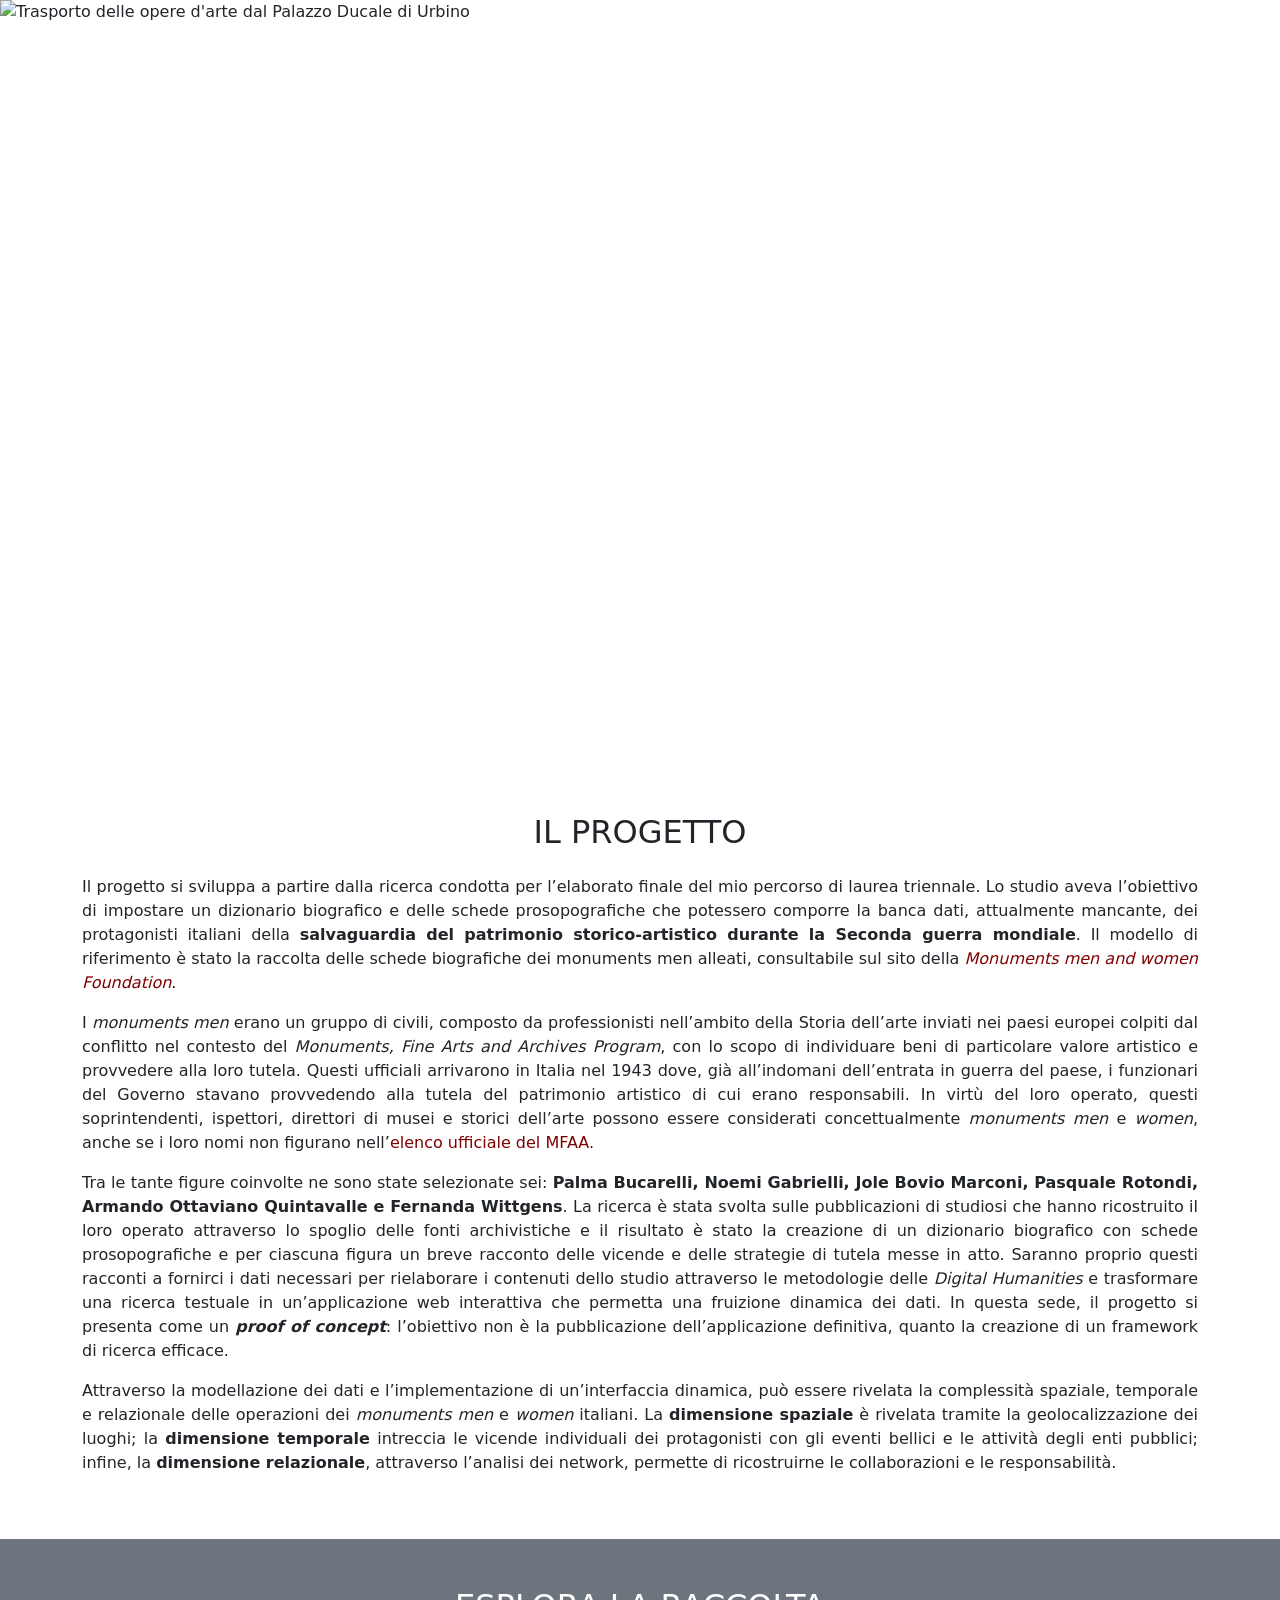
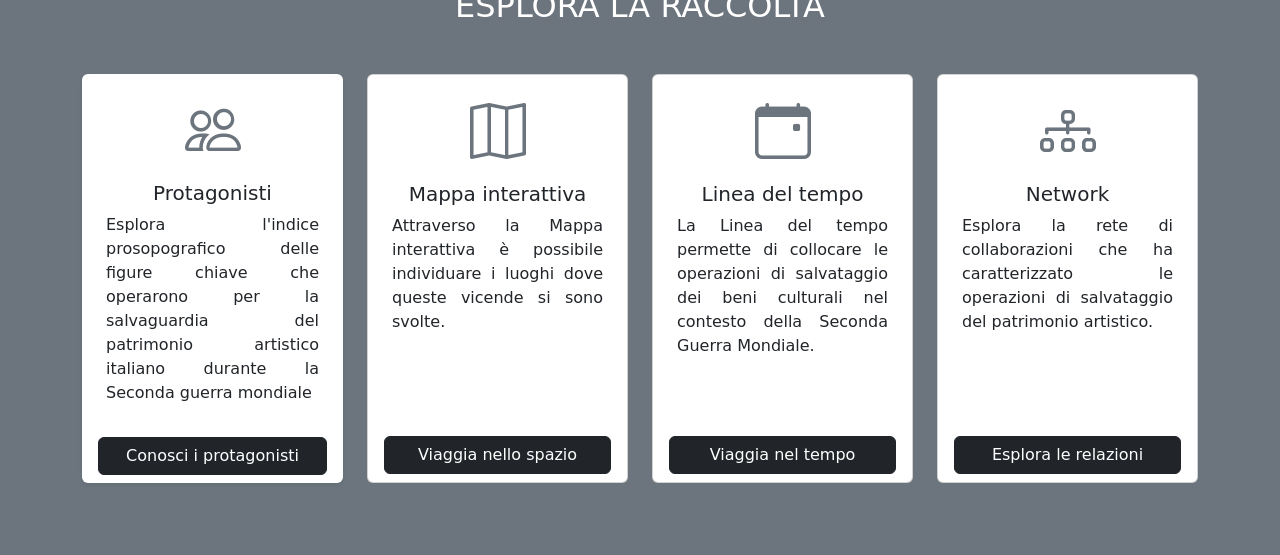
==== index.html @ 6f8df9e1 "Add files via upload" ====
<!DOCTYPE html> <!--stringa di codice che dà una serie di informazioni utili al browser per aprire la pagina: dichiara il tipo di documento -->
<html lang = "it"> <!-- attributo lang per specificare la lingua della pagina -->
<head> <!-- contiene tutte le istruzioni necessarie al browser e ai motori di ricerca per capire cos'è la pagina e come deve apparire-->
	<title>Italian Monuments Men and Women</title>
	<meta charset="UTF-8" /> <!-- l'attributo charset specifica la codifica dei caratteri per il documento HTML -->
	<meta name="viewport" content="width=device-width, initial-scale=1.0" /> 
	<!-- tag Viewport: influisce sul modo in cui i contenuti vengono visualizzati sui dispositivi mobili. 
	Con width=device-width ci si assicura che la pagina venga ridimensionata per corrispondere alla larghezza dello schermo, che varierà anche a seconda del dispositivo dell'utente. 
	initial-scale=1.0 imposta il livello di zoom iniziale quando la pagina viene caricata per la prima volta dal browser -->
	<!--metadati DC-->
	<link rel="schema.DC" href="http://purl.org/dc/elements/1.1/"> <!-- dichiaro che sto usando i metadati Dublin Core: standard internazionale per la descrizione di risorse digitali e non digitali-->
	<META NAME="DC.Title" CONTENT="Italian Monuments Men and Women">
	<META NAME="DC.Creator" CONTENT="Poloni, Elisa">
	<META NAME="DC.Subject" CONTENT="Salvataggio">
	<META NAME="DC.Subject" CONTENT="http://purl.org/bncf/tid/8167"> <!--Beni culturali nel Nuovo Soggettario BNC-->
	<META NAME="DC.Subject" CONTENT="http://purl.org/bncf/tid/16826"> <!--Seconda Guerra Mondiale nel Nuovo Soggettario BNC-->
	<META NAME="DC.Description" CONTENT="Progetto realizzato per la tesi di laurea magistrale">
	<META NAME="DC.Publisher" CONTENT="GitHub">
	<META NAME="DC.Date" CONTENT="2026-10-12">
	<META NAME="DC.Type" CONTENT="Web App">
	<META NAME="DC.Format" CONTENT="HTML/CSS/JS">
	<META NAME="DC.Identifier" CONTENT="#">
	<META NAME="DC.Source" CONTENT="https://www.monumentsmenandwomenfnd.org/">
	<META NAME="DC.Language" CONTENT="Italiano">
	<META NAME="DC.Relation" CONTENT="https://www.monumentsmenandwomenfnd.org/">
	<META NAME="DC.Coverage" CONTENT="http://vocab.getty.edu/page/tgn/7004847"> <!--Bologna nel Getty Thesaurus of Geographic Names-->
	<META NAME="DC.Rights" content="This work is licensed under CC BY-NC-ND 4.0"> <!--BY: Credit must be given to you, the creator; NC: Only noncommercial use of your work is permitted. Noncommercial means not primarily intended for or directed towards commercial advantage or monetary compensation; ND: No derivatives or adaptations of your work are permitted.-->
	<!-- bootstrap css 5.3, è il framework che regola il layout della pagina, la disposizione dei contenuti, lo stile dei componenti e la responsività della pagina, cioè la capacità di adattarsi a diversi dispositivi e dimensioni dello schermo -->
	<link href="https://cdn.jsdelivr.net/npm/bootstrap@5.3.3/dist/css/bootstrap.min.css" rel="stylesheet" integrity="sha384-QWTKZyjpPEjISv5WaRU9OFeRpok6YctnYmDr5pNlyT2bRjXh0JMhjY6hW+ALEwIH" crossorigin="anonymous">	
	<!--css: file esterno che contiene le regole di stile per la pagina web, come colori, font, layout e altri aspetti visivi --> 
	<link rel=stylesheet href=style/style.css>
	<!--favicon: icona che appare nella barra del browser -->
	<link rel="shortcut icon" href="img/favicon.ico">
	<!--icone bootstrap: libreria di icone vettoriali che possono essere utilizzate nelle pagine web per migliorare l'aspetto visivo e l'usabilità -->
	<link rel="stylesheet" href="https://cdn.jsdelivr.net/npm/bootstrap-icons@1.11.3/font/bootstrap-icons.min.css">
</head>
<body>
	<header id="navbar-placeholder"></header>

	<main>
		
		<section> <!-- carosello -->
			<div id="carosello-home" class="carousel slide" data-bs-ride="carousel">
			<div class="carousel-indicators">
				<button type="button" data-bs-target="#carosello-home" data-bs-slide-to="0" class="active"></button>
				<button type="button" data-bs-target="#carosello-home" data-bs-slide-to="1"></button>
				<button type="button" data-bs-target="#carosello-home" data-bs-slide-to="2"></button>
				<button type="button" data-bs-target="#carosello-home" data-bs-slide-to="3"></button>
				<button type="button" data-bs-target="#carosello-home" data-bs-slide-to="4"></button>
			</div>
			<div class="carousel-inner">
				<div class="carousel-item active">
				<img src="img/trasporto.jpg" class="d-block w-100 img-carousel" alt="Trasporto delle opere d'arte dal Palazzo Ducale di Urbino">
				</div>
				<div class="carousel-item">
				<img src="img/camion2.jpg" class="d-block w-100 img-carousel" alt="Trasporto delle opere d'arte dal Museo Archeologico Regionale Antonio Salinas di Palermo">
				</div>
				<div class="carousel-item">
				<img src="img/soldati.jpg" class="d-block w-100 img-carousel" alt="Soldati statunitensi recuperano il Polittico dell'Agnello Mistico">
				</div>
				<div class="carousel-item">
				<img src="img/soldati2.jpg" class="d-block w-100 img-carousel" alt="Soldati statunitensi con il Giardino d'inverno di Manet">
				</div>
				<div class="carousel-item">
				<img src="img/soldati3.jpg" class="d-block w-100 img-carousel" alt="Soldati statunitensi con la Dama con Ermellino di Leonardo da Vinci">
				</div>
			</div>
			<!-- frecce dx sx -->
			<button class="carousel-control-prev" type="button" data-bs-target="#carosello-home" data-bs-slide="prev">
				<span class="carousel-control-prev-icon"></span>
			</button>
			<button class="carousel-control-next" type="button" data-bs-target="#carosello-home" data-bs-slide="next">
				<span class="carousel-control-next-icon"></span>
			</button>
			</div>
		</section>

		<!--progetto-->
		<section class="py-5">
			<div class="container">
					<h2 class="mb-4 text-center">IL PROGETTO</h2>
						<p style="text-align:justify">
							Il progetto si sviluppa a partire dalla ricerca condotta per l’elaborato finale 
							del mio percorso di laurea triennale. Lo studio aveva l’obiettivo di impostare un dizionario biografico e 
							delle schede prosopografiche che potessero comporre la banca dati, attualmente mancante, dei protagonisti 
							italiani della <b>salvaguardia del patrimonio storico-artistico durante la Seconda guerra mondiale</b>. 
							Il modello di riferimento è stato la raccolta delle schede biografiche dei monuments men alleati, 
							consultabile sul sito della <em><a class="link" href="https://www.monumentsmenandwomenfnd.org" target="_blank">Monuments men and women Foundation</a></em>.
						</p>
						<p style="text-align:justify">							
							I <em>monuments men</em> erano un gruppo di civili, composto da professionisti nell’ambito della Storia dell’arte 
							inviati nei paesi europei colpiti dal conflitto nel contesto del <em>Monuments, Fine Arts and Archives Program</em>, 
							con lo scopo di individuare beni di particolare valore artistico e provvedere alla loro tutela.
							Questi ufficiali arrivarono in Italia nel 1943 dove, già all’indomani dell’entrata in guerra del paese, i funzionari del Governo 
							stavano provvedendo alla tutela del patrimonio artistico di cui erano responsabili. In virtù del loro operato, questi soprintendenti, 
							ispettori, direttori di musei e storici dell’arte possono essere considerati concettualmente <em>monuments men</em> e <em>women</em>, 
							anche se i loro nomi non figurano nell’<a class="link" href="https://www.monumentsmenandwomenfnd.org/monuments-men-and-women" target="_blank">elenco ufficiale del MFAA</a>.  						
						</p>
						<p style="text-align:justify">
							Tra le tante figure coinvolte ne sono state selezionate sei: <b>Palma Bucarelli, Noemi Gabrielli, Jole Bovio Marconi, 
							Pasquale Rotondi, Armando Ottaviano Quintavalle e Fernanda Wittgens</b>. La ricerca è stata svolta sulle pubblicazioni di studiosi che hanno ricostruito il loro 
							operato attraverso lo spoglio delle fonti archivistiche e il risultato è stato la creazione di un dizionario biografico con schede prosopografiche e per 
							ciascuna figura un breve racconto delle vicende e delle strategie di tutela messe in atto. Saranno proprio questi racconti a fornirci i dati necessari per 
							rielaborare i contenuti dello studio attraverso le metodologie delle <em>Digital Humanities</em> e trasformare una ricerca testuale in un’applicazione web interattiva che 
							permetta una fruizione dinamica dei dati. In questa sede, il progetto si presenta come un <em><b>proof of concept</b></em>: l’obiettivo non è la pubblicazione dell’applicazione definitiva, 
							quanto la creazione di un framework di ricerca efficace.
						</p>
						<p style="text-align:justify">
							Attraverso la modellazione dei dati e l’implementazione di un’interfaccia dinamica, può essere rivelata la complessità spaziale, 
							temporale e relazionale delle operazioni dei <em>monuments men</em> e <em>women</em> italiani. La <b>dimensione spaziale</b> è rivelata tramite la geolocalizzazione dei 
							luoghi; la <b>dimensione temporale</b> intreccia le vicende individuali dei protagonisti con gli eventi bellici e le attività degli enti pubblici; infine,
							la <b>dimensione relazionale</b>, attraverso l’analisi dei network, permette di ricostruirne le collaborazioni e le responsabilità.
						</p>
			</div>
		</section>

		<!--esplora la raccolta-->
		<section class="bg-secondary text-white py-5">
			<div class="container">
				<h2 class="mb-5 text-center">ESPLORA LA RACCOLTA</h2>
					<div class="row g-4">
						<div class="col-12 col-sm-6 col-lg-3 mb-4">
							<div class="card card-home h-100 border-0 shadow-sm">
								<div class="card-body text-center p-4">
									<div class="mb-3">
										<i class="bi bi-people text-secondary display-4"></i> <!-- icona protagonisti -->
									</div>
									<h5 class="card-title">Protagonisti</h5>
									<p class="card-text" style ="text-align: justify">Esplora l'indice prosopografico delle figure chiave che operarono per la salvaguardia del patrimonio artistico italiano durante la Seconda guerra mondiale</p>
								</div>
								<div class="card-footer bg-transparent border-0 text-center">
									<a href="protagonisti.html" class="btn btn-dark text-white w-100">Conosci i protagonisti</a>
								</div>
							</div>
						</div>						
						<div class="col-12 col-sm-6 col-lg-3 mb-4">
							<div class="card card-home h-100">
								<div class="card-body text-center p-4">
									<div class="mb-3">
										<i class="bi bi-map text-secondary display-4"></i> <!-- icona mappa -->
									</div>
									<h5 class="card-title">Mappa interattiva</h5>
									<p class="card-text" style ="text-align: justify">Attraverso la Mappa interattiva è possibile individuare i luoghi dove queste vicende si sono svolte.</p>
								</div>
								<div class="card-footer bg-transparent border-0 text-center">
									<a href="mappa.html" class="btn btn-dark text-white w-100">Viaggia nello spazio</a>
								</div>
							</div>
						</div>
						<div class="col-12 col-sm-6 col-lg-3 mb-4">
							<div class="card card-home h-100">
								<div class="card-body text-center p-4">
									<div class="mb-3">
										<i class="bi bi-calendar-event text-secondary display-4"></i> <!-- icona tempo -->
									</div>
									<h5 class="card-title">Linea del tempo</h5>
									<p class="card-text" style ="text-align: justify">La Linea del tempo permette di collocare le operazioni di salvataggio dei beni culturali nel contesto della Seconda Guerra Mondiale.</p>
								</div>
								<div class="card-footer bg-transparent border-0 text-center">
									<a href="tempo.html" class="btn btn-dark text-white w-100">Viaggia nel tempo</a>
								</div>
							</div>
						</div>
						<div class="col-12 col-sm-6 col-lg-3 mb-4"> 
							<div class="card card-home h-100">
								<div class="card-body text-center p-4">
									<div class="mb-3">
										<i class="bi bi-diagram-3 text-secondary display-4"></i> <!-- icona network -->
									</div>
									<h5 class="card-title">Network</h5>
									<p class="card-text" style ="text-align: justify">Esplora la rete di collaborazioni che ha caratterizzato le operazioni di salvataggio del patrimonio artistico.</p>
								</div>
								<div class="card-footer bg-transparent border-0 text-center">
									<a href="network.html" class="btn btn-dark text-white w-100">Esplora le relazioni</a>
								</div>
							</div>
						</div>
					</div>
			</div>
		</section>
		
	</main>
	<!--footer-->
	<footer id="footer-placeholder"></footer>
	<!--js-->
	<script src="js/main.js"></script> <!-- collegamento al file JavaScript principale -->
	<!--collegamento alla libreria di Bootstrap 5.3 per il funzionamento dei componenti interattivi come il carosello e la barra di navigazione -->
	<script src="https://cdn.jsdelivr.net/npm/bootstrap@5.3.3/dist/js/bootstrap.bundle.min.js" integrity="sha384-YvpcrYf0tY3lHB60NNkmXc5s9fDVZLESaAA55NDzOxhy9GkcIdslK1eN7N6jIeHz" crossorigin="anonymous"></script>
</body>
</html>
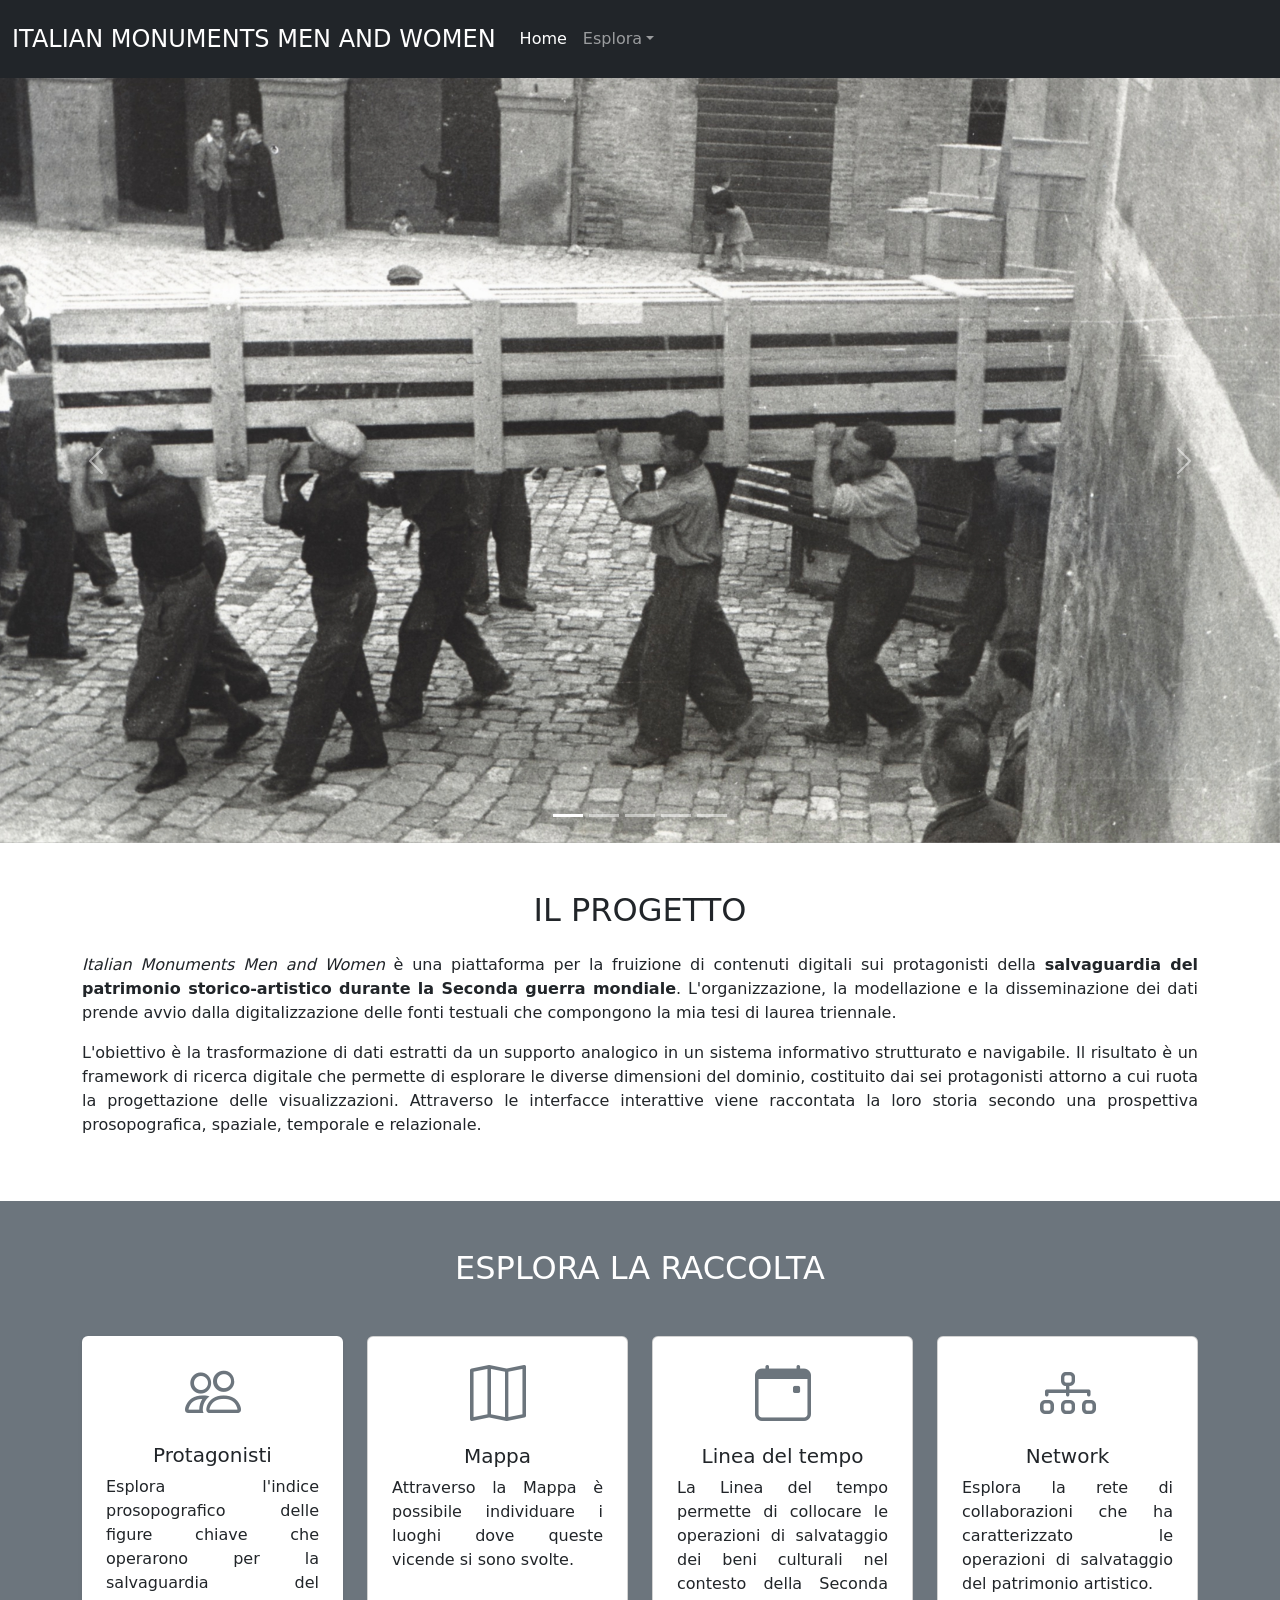
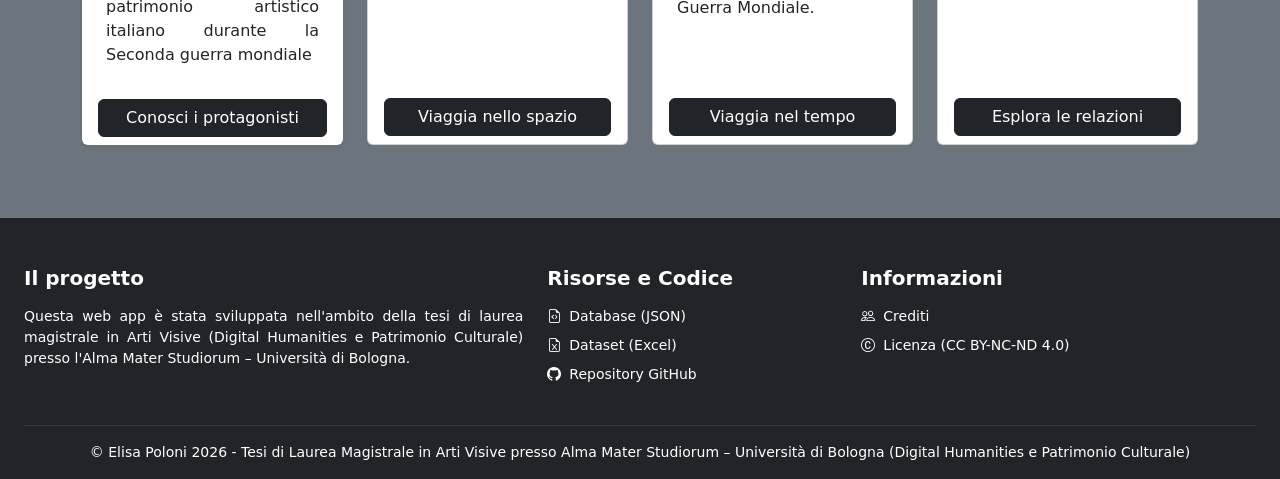
==== commit f7d11b3c: "Refactor index.html structure and content" ====
--- a/index.html
+++ b/index.html
@@ -80,36 +80,16 @@
 			<div class="container">
 					<h2 class="mb-4 text-center">IL PROGETTO</h2>
 						<p style="text-align:justify">
-							Il progetto si sviluppa a partire dalla ricerca condotta per l’elaborato finale 
-							del mio percorso di laurea triennale. Lo studio aveva l’obiettivo di impostare un dizionario biografico e 
-							delle schede prosopografiche che potessero comporre la banca dati, attualmente mancante, dei protagonisti 
-							italiani della <b>salvaguardia del patrimonio storico-artistico durante la Seconda guerra mondiale</b>. 
-							Il modello di riferimento è stato la raccolta delle schede biografiche dei monuments men alleati, 
-							consultabile sul sito della <em><a class="link" href="https://www.monumentsmenandwomenfnd.org" target="_blank">Monuments men and women Foundation</a></em>.
-						</p>
-						<p style="text-align:justify">							
-							I <em>monuments men</em> erano un gruppo di civili, composto da professionisti nell’ambito della Storia dell’arte 
-							inviati nei paesi europei colpiti dal conflitto nel contesto del <em>Monuments, Fine Arts and Archives Program</em>, 
-							con lo scopo di individuare beni di particolare valore artistico e provvedere alla loro tutela.
-							Questi ufficiali arrivarono in Italia nel 1943 dove, già all’indomani dell’entrata in guerra del paese, i funzionari del Governo 
-							stavano provvedendo alla tutela del patrimonio artistico di cui erano responsabili. In virtù del loro operato, questi soprintendenti, 
-							ispettori, direttori di musei e storici dell’arte possono essere considerati concettualmente <em>monuments men</em> e <em>women</em>, 
-							anche se i loro nomi non figurano nell’<a class="link" href="https://www.monumentsmenandwomenfnd.org/monuments-men-and-women" target="_blank">elenco ufficiale del MFAA</a>.  						
+							<em>Italian Monuments Men and Women</em> è una piattaforma per la fruizione di contenuti digitali sui protagonisti della 
+							<b>salvaguardia del patrimonio storico-artistico durante la Seconda guerra mondiale</b>. L'organizzazione, la modellazione 
+							e la disseminazione dei dati prende avvio dalla digitalizzazione delle fonti testuali che compongono la mia tesi di laurea triennale.
+
 						</p>
 						<p style="text-align:justify">
-							Tra le tante figure coinvolte ne sono state selezionate sei: <b>Palma Bucarelli, Noemi Gabrielli, Jole Bovio Marconi, 
-							Pasquale Rotondi, Armando Ottaviano Quintavalle e Fernanda Wittgens</b>. La ricerca è stata svolta sulle pubblicazioni di studiosi che hanno ricostruito il loro 
-							operato attraverso lo spoglio delle fonti archivistiche e il risultato è stato la creazione di un dizionario biografico con schede prosopografiche e per 
-							ciascuna figura un breve racconto delle vicende e delle strategie di tutela messe in atto. Saranno proprio questi racconti a fornirci i dati necessari per 
-							rielaborare i contenuti dello studio attraverso le metodologie delle <em>Digital Humanities</em> e trasformare una ricerca testuale in un’applicazione web interattiva che 
-							permetta una fruizione dinamica dei dati. In questa sede, il progetto si presenta come un <em><b>proof of concept</b></em>: l’obiettivo non è la pubblicazione dell’applicazione definitiva, 
-							quanto la creazione di un framework di ricerca efficace.
-						</p>
-						<p style="text-align:justify">
-							Attraverso la modellazione dei dati e l’implementazione di un’interfaccia dinamica, può essere rivelata la complessità spaziale, 
-							temporale e relazionale delle operazioni dei <em>monuments men</em> e <em>women</em> italiani. La <b>dimensione spaziale</b> è rivelata tramite la geolocalizzazione dei 
-							luoghi; la <b>dimensione temporale</b> intreccia le vicende individuali dei protagonisti con gli eventi bellici e le attività degli enti pubblici; infine,
-							la <b>dimensione relazionale</b>, attraverso l’analisi dei network, permette di ricostruirne le collaborazioni e le responsabilità.
+							L'obiettivo è la trasformazione di dati estratti da un supporto analogico in un sistema informativo strutturato e navigabile. 
+							Il risultato è un framework di ricerca digitale che permette di esplorare le diverse dimensioni del dominio, costituito dai sei 
+							protagonisti attorno a cui ruota la progettazione delle visualizzazioni. Attraverso le interfacce interattive viene raccontata la 
+							loro storia secondo una prospettiva prosopografica, spaziale, temporale e relazionale.
 						</p>
 			</div>
 		</section>
@@ -139,8 +119,8 @@
 									<div class="mb-3">
 										<i class="bi bi-map text-secondary display-4"></i> <!-- icona mappa -->
 									</div>
-									<h5 class="card-title">Mappa interattiva</h5>
-									<p class="card-text" style ="text-align: justify">Attraverso la Mappa interattiva è possibile individuare i luoghi dove queste vicende si sono svolte.</p>
+									<h5 class="card-title">Mappa</h5>
+									<p class="card-text" style ="text-align: justify">Attraverso la Mappa è possibile individuare i luoghi dove queste vicende si sono svolte.</p>
 								</div>
 								<div class="card-footer bg-transparent border-0 text-center">
 									<a href="mappa.html" class="btn btn-dark text-white w-100">Viaggia nello spazio</a>
@@ -187,4 +167,4 @@
 	<!--collegamento alla libreria di Bootstrap 5.3 per il funzionamento dei componenti interattivi come il carosello e la barra di navigazione -->
 	<script src="https://cdn.jsdelivr.net/npm/bootstrap@5.3.3/dist/js/bootstrap.bundle.min.js" integrity="sha384-YvpcrYf0tY3lHB60NNkmXc5s9fDVZLESaAA55NDzOxhy9GkcIdslK1eN7N6jIeHz" crossorigin="anonymous"></script>
 </body>
-</html>+</html>
